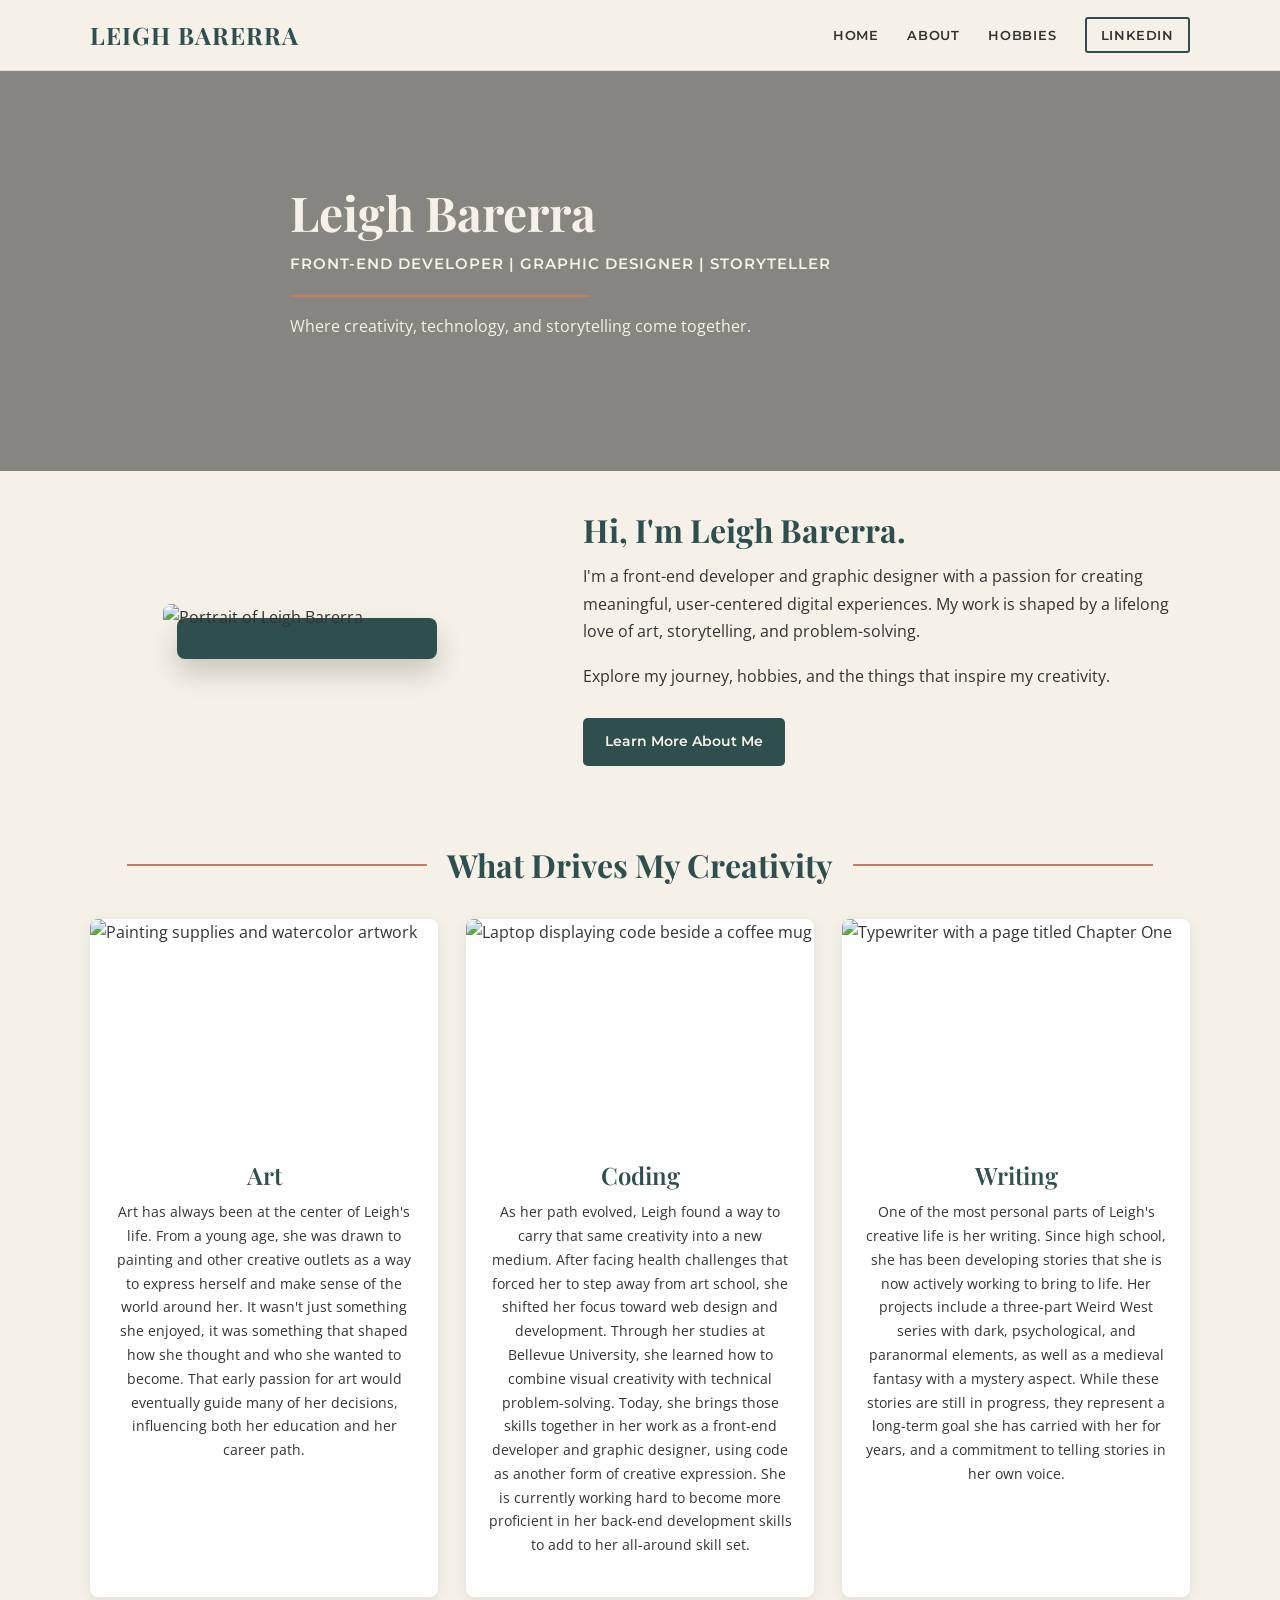
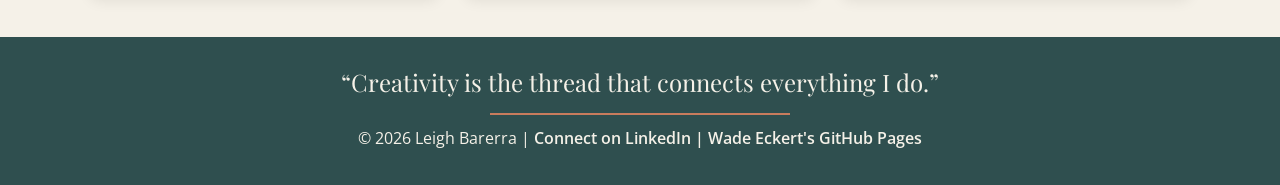
==== index.html @ 8d1077b0 "Add bioSite pages, styles, and images Introduce the bioSite project: add index.html, about.html, hob" ====
<!--
Assignment: bioSite Project
Original Author: Wade Eckert
Professor: Dr. Mortoza Abdullah
Date: April 26, 2026
Description:
-->

<!DOCTYPE html>
<html lang="en">
    <head>
        <meta charset="UTF-8">
        <meta name="viewport" content="width=device-width, initial-scale=1.0">
        <meta name="description" content="">
        <meta name="author" content="Wade Eckert">
        <link href="bioSite.css" rel="stylesheet" type="text/css">
        <link href="https://fonts.googleapis.com/css2?family=Playfair+Display:wght@400;600;700&family=Open+Sans:wght@400;600&family=Montserrat:wght@500;600&display=swap" rel="stylesheet">
        <title>Leigh Barerra | bioSite</title>
    </head>
    <body>
    <header> <!-- Header with navigation bar start-->
        <nav class="navbar container"> <!-- Navigation bar with logo and links start-->
            <div class="logo">LEIGH BARERRA</div>

            <ul class="nav-links">
                <li><a href="index.html">Home</a></li>
                <li><a href="about.html">About</a></li>
                <li><a href="hobbies.html">Hobbies</a></li>
                <li><a class="external-link" href="https://www.linkedin.com/in/leigh-m-barrera?trk=people-guest_people_search-card" target="_blank">LinkedIn</a></li>
            </ul>
        </nav> <!-- Navigation bar end-->
    </header> <!-- Header with navigation bar end-->

    <main> <!-- Main content container start -->
        <section class="hero" style="background-image: url('images/mountains.png');"> <!-- Hero section with background image start -->
            <div class="container hero-content"> <!-- Hero content container start -->
                <h1>Leigh Barerra</h1>
                <p class="hero-subtitle">Front-End Developer | Graphic Designer | Storyteller</p>
                <div class="accent-line"></div> <!-- Decorative accent line -->
                <p>Where creativity, technology, and storytelling come together.</p>
            </div> <!-- Hero content container end -->
        </section> <!-- Hero section with background image end -->

        <section class="section"> <!-- Introduction section start -->
            <div class="container intro-grid"> <!-- Grid layout for portrait and intro text start -->
                <div class="portrait-frame">
                    <img src="images/portrait.jfif" alt="Portrait of Leigh Barerra">
                </div> <!-- Portrait image with decorative frame end -->

                <div class="intro-text"> <!-- Introduction text content start -->
                    <h2>Hi, I'm Leigh Barerra.</h2>
                    <p>
                        I'm a front-end developer and graphic designer with a passion for creating meaningful,
                        user-centered digital experiences. My work is shaped by a lifelong love of art,
                        storytelling, and problem-solving.
                    </p>
                    <p>
                        Explore my journey, hobbies, and the things that inspire my creativity.
                    </p>
                    <a class="cta-link" href="about.html">Learn More About Me</a>
                </div> <!-- Introduction text content end -->
            </div> <!-- Grid layout for portrait and intro text end -->
        </section> <!-- Introduction section end -->

        <section class="section"> <!-- Hobbies and Interests section start -->
            <div class="container"> <!-- Container for hobbies and interests content start -->
                <h2 class="card-section-title">What Drives My Creativity</h2>

                <div class="card-grid"> <!-- Grid layout for hobby cards start -->
                    <article class="card">  <!-- Hobby card 1 content start -->
                        <img src="images/art.png" alt="Painting supplies and watercolor artwork">
                        <div class="card-content"> 
                            <h3>Art</h3>
                            <p>
                                Art has always been at the center of Leigh's life. From a young age, she was drawn to painting 
                                and other creative outlets as a way to express herself and make sense of the world around her. 
                                It wasn't just something she enjoyed, it was something that shaped how she thought and who she 
                                wanted to become. That early passion for art would eventually guide many of her decisions, influencing 
                                both her education and her career path. 
                            </p>
                        </div> <!-- Hobby card 1 content end -->
                    </article>

                    <article class="card"> <!-- Hobby card 2 content start -->
                        <img src="images/coding.png" alt="Laptop displaying code beside a coffee mug">
                        <div class="card-content"> 
                            <h3>Coding</h3>
                            <p>
                                As her path evolved, Leigh found a way to carry that same creativity into a new medium. 
                                After facing health challenges that forced her to step away from art school, she shifted 
                                her focus toward web design and development. Through her studies at Bellevue University, 
                                she learned how to combine visual creativity with technical problem-solving. Today, she 
                                brings those skills together in her work as a front-end developer and graphic designer, 
                                using code as another form of creative expression. She is currently working hard to become 
                                more proficient in her back-end development skills to add to her all-around skill set. 
                            </p>
                        </div> <!-- Hobby card 2 content end -->
                    </article>

                    <article class="card"> <!-- Hobby card 3 content start -->
                        <img src="images/writing.png" alt="Typewriter with a page titled Chapter One">
                        <div class="card-content"> 
                            <h3>Writing</h3>
                            <p>
                                One of the most personal parts of Leigh's creative life is her writing. Since high school, 
                                she has been developing stories that she is now actively working to bring to life. Her projects 
                                include a three-part Weird West series with dark, psychological, and paranormal elements, as well 
                                as a medieval fantasy with a mystery aspect. While these stories are still in progress, they 
                                represent a long-term goal she has carried with her for years, and a commitment to telling stories 
                                in her own voice.
                            </p>
                        </div> <!-- Hobby card 3 content end -->
                    </article>
                </div> <!-- Grid layout for hobby cards end -->
            </div> <!-- Container for hobbies and interests content end -->
        </section> <!-- Hobbies and Interests section end --> 
          
    </main> <!-- Main content container end -->
    <footer> <!-- Footer start -->
        <section class="quote-section"> <!-- Inspirational quote section start -->
            <p>“Creativity is the thread that connects everything I do.”</p>
        </section> <!-- Inspirational quote section end -->  
        <p>
            &copy; 2026 Leigh Barerra |
            <a href="https://www.linkedin.com/in/leigh-m-barrera?trk=people-guest_people_search-card" target="_blank">Connect on LinkedIn |</a>
            <a href="https://wadeeckert.github.io/CSD-340/" target="_blank">Wade Eckert's GitHub Pages</a>
        </p>
    </footer> <!-- Footer end -->
</body>
</html>
---- bioSite.css ----
/*
Assignment: bioSite Project
Original Author: Wade Eckert
Professor: Dr. Mortoza Abdullah
Date: April 26, 2026
Description:
*/

/* Base styling for the site for consistency */
* {
    margin: 0;
    padding: 0;
    box-sizing: border-box;
}

body {
    font-family: "Open Sans", sans-serif;
    background-color: #F5F1E8;
    color: #333333;
    line-height: 1.7;
}

img {
    max-width: 100%;
    display: block;
}

a {
    color: inherit;
    text-decoration: none;
}

/* Generic layout helper styling */
.container {
    width: 90%;
    max-width: 1100px;
    margin: 0 auto;
}

.section {
    padding: 40px 0;
}

/* Styling for the typography */
h1,
h2,
h3 {
    font-family: "Playfair Display", serif;
    color: #2F4F4F;
    line-height: 1.2;
}

h1 {
    font-size: 48px;
    font-weight: 700;
}

h2 {
    font-size: 32px;
    font-weight: 700;
    margin-bottom: 20px;
}

h3 {
    font-size: 24px;
    font-weight: 600;
}

p {
    font-size: 16px;
    margin-bottom: 18px;
}

/* Styling for the navigation */
header {
    background-color: #F5F1E8;
    border-bottom: 1px solid #E0E0E0;
}

/* Styling for the navbar with flexbox for horizontal layout and spacing */
.navbar {
    height: 70px;
    display: flex;
    align-items: center;
    justify-content: space-between;
}

.logo {
    font-family: "Playfair Display", serif;
    font-size: 24px;
    font-weight: 700;
    color: #2F4F4F;
    letter-spacing: 1px;
}

/* Styling for the navigation links with an animated underline effect on hover */
.nav-links {
    display: flex;
    align-items: center;
    gap: 28px;
    list-style: none;
}

.nav-links a {
    position: relative;
    font-family: "Montserrat", sans-serif;
    font-size: 13px;
    font-weight: 600;
    letter-spacing: 0.8px;
    text-transform: uppercase;
    color: #333333;
}

/* Animated underline */
.nav-links a:not(.external-link)::after {
    content: "";
    position: absolute;
    left: 0;
    bottom: -4px;
    width: 0%;
    height: 2px;
    background-color: #C97C5D;
    transition: width 0.3s ease;
}

.nav-links .external-link {
    border: 2px solid #2F4F4F;
    padding: 8px 14px;
    border-radius: 3px;
}

.nav-links .external-link:hover {
    background-color: #2F4F4F;
    color: #F5F1E8;
}

.nav-links a:not(.external-link):hover::after {
    width: 100%;
}

/* Styling for the hero section of the landing page */
.hero {
    min-height: 400px;
    background-size: cover;
    background-position: center;
    position: relative;
    display: flex;
    align-items: center;
}

/* Adding a dark overlay to the hero image for better text readability */
.hero::before {
    content: "";
    position: absolute;
    inset: 0;
    background: rgba(0, 0, 0, 0.45);
}

.hero-content {
    position: relative;
    color: #F5F1E8;
    max-width: 700px;
}

.hero-content h1 {
    color: #F5F1E8;
    margin-bottom: 10px;
}

.hero-subtitle {
    font-family: "Montserrat", sans-serif;
    font-size: 15px;
    font-weight: 600;
    letter-spacing: 1px;
    text-transform: uppercase;
    margin-bottom: 18px;
}

/* Accent line styling for visual separation */
.accent-line {
    width: 300px;
    height: 2px;
    background-color: #C97C5D;
    margin: 16px 0;
}

/* Styling for call to action/buttons */
.cta-link {
    display: inline-block;
    font-family: "Montserrat", sans-serif;
    font-size: 14px;
    font-weight: 600;
    background-color: #2F4F4F;
    color: #F5F1E8;
    padding: 12px 22px;
    border-radius: 5px;
    margin-top: 10px;
}

.cta-link:hover {
    background-color: #C97C5D;
}

/* Styling for the intro section */
.intro-grid {
    display: grid;
    grid-template-columns: 1fr 1.4fr;
    gap: 60px;
    align-items: center;
}

/* Styling for the portrait frame in the intro section */
.portrait-frame {
    justify-self: center;
    width: 260px;
    background-color: #2F4F4F;
    padding: 0 14px 14px 0;
    border-radius: 8px;
    box-shadow: 0 14px 28px rgba(0, 0, 0, 0.18);
    transition: transform 0.3s ease, box-shadow 0.3s ease;
}

/* Styling for the portrait image with a slight offset to create a layered effect */
.portrait-frame img {
    width: 260px;
    height: auto;
    border-radius: 8px;
    transform: translate(-14px, -14px);
}

/* Adding a subtle zoom and shadow effect on hover for the portrait frame */
.portrait-frame:hover {
    transform: scale(1.04);
    box-shadow: 0 20px 38px rgba(0, 0, 0, 0.26);
}

.intro-text h2 {
    margin-bottom: 14px;
}

/* Styling for the image cards */
.card-section-title {
    display: flex;
    align-items: center;
    justify-content: center;
    gap: 20px;
    margin-bottom: 35px;
    font-family: "Playfair Display", serif;
}

/* Left + right lines */
.card-section-title::before,
.card-section-title::after {
    content: "";
    flex: 1;
    height: 2px;
    background-color: #C97C5D;
    max-width: 300px;
}

/* Using CSS Grid to create a responsive card layout */
.card-grid {
    display: grid;
    grid-template-columns: repeat(3, 1fr);
    gap: 28px;
}
 
.card {
    background-color: #ffffff;
    border-radius: 8px;
    overflow: hidden;
    box-shadow: 0 4px 14px rgba(0, 0, 0, 0.08);
}

.card img {
    height: 220px;
    width: 100%;
    object-fit: cover;
}

.card-content {
    padding: 22px;
    text-align: center;
}

.card-content h3 {
    margin-bottom: 10px;
}

.card-content p {
    font-size: 14px;
}

/* Styling for the page header sections */
.page-header {
    background-color: #2F4F4F; /* green */
    padding: 30px 0 30px;
    text-align: center;
}

.page-header h1 {
    color: #F5F1E8;
}

.page-header .accent-line {
    margin: 18px auto 0;
    background-color: #C97C5D;
}

/* Specific styling for the About page */
.centered-line {
    margin: 18px auto 0;
}

.about-section {
    padding-top: 25px;
}

.about-grid {
    display: grid;
    grid-template-columns: 300px 1fr;
    gap: 55px;
    align-items: start;
}

.about-image img {
    width: 100%;
    border-radius: 8px;
    box-shadow: 0 14px 28px rgba(0, 0, 0, 0.18);
    transition: transform 0.3s ease, box-shadow 0.3s ease;
}

.about-image img:hover {
    transform: scale(1.04);
    box-shadow: 0 20px 38px rgba(0, 0, 0, 0.26);
}

.about-text {
    background-color: #ffffff;
    padding: 35px;
    border-radius: 8px;
    box-shadow: 0 4px 14px rgba(0, 0, 0, 0.08);
}

.about-text h2 {
    margin-bottom: 18px;
}

/* Specific styling for the Hobbies page, alternating layout story blocks */
.story-block {
    display: grid;
    grid-template-columns: 1fr 1.3fr;
    gap: 45px;
    align-items: center;
    padding: 30px 0;
    border-bottom: 1px solid #E0E0E0;
}

/* Reversing the layout for alternating story blocks */
.story-block.reverse {
    grid-template-columns: 1.3fr 1fr;
}

/* Adjusting the order of the image and text for reversed story blocks */
.story-block.reverse .story-image {
    order: 2;
}

/* Ensuring the text content is ordered correctly in reversed story blocks */
.story-block.reverse .story-text {
    order: 1;
}

.story-image img {
    border-radius: 8px;
    height: 280px;
    width: 100%;
    object-fit: cover;
    transition: transform 0.3s ease, box-shadow 0.3s ease;
    box-shadow: 0 14px 28px rgba(0, 0, 0, 0.18);
}

/* Adding a subtle zoom and shadow effect on hover for the story images */
.story-image img:hover {
    transform: scale(1.04);
    box-shadow: 0 20px 38px rgba(0, 0, 0, 0.26);
}

/* Styling for the quote sections */
.quote-section {
    background-color: #2F4F4F;
    color: #F5F1E8;
    text-align: center;
    padding: 10px 10px; 
    position: relative;
}

/* Centered accent line */
.quote-section::after {
    content: "";
    display: block;
    width: 300px;
    height: 2px;
    background-color: #C97C5D;
    margin: 10px auto 0 auto;
}

.quote-section p {
    font-family: "Playfair Display", serif;
    font-size: 24px;
    margin-bottom: 0;
}

/* Styling for the footer sections */
footer {
    background-color: #2F4F4F;
    color: #F5F1E8;
    text-align: center;
    padding: 15px 0;
    font-size: 13px;
}

footer a {
    color: #F5F1E8;
    font-weight: 600;
}

footer a:hover {
    color: #A3B18A;
}
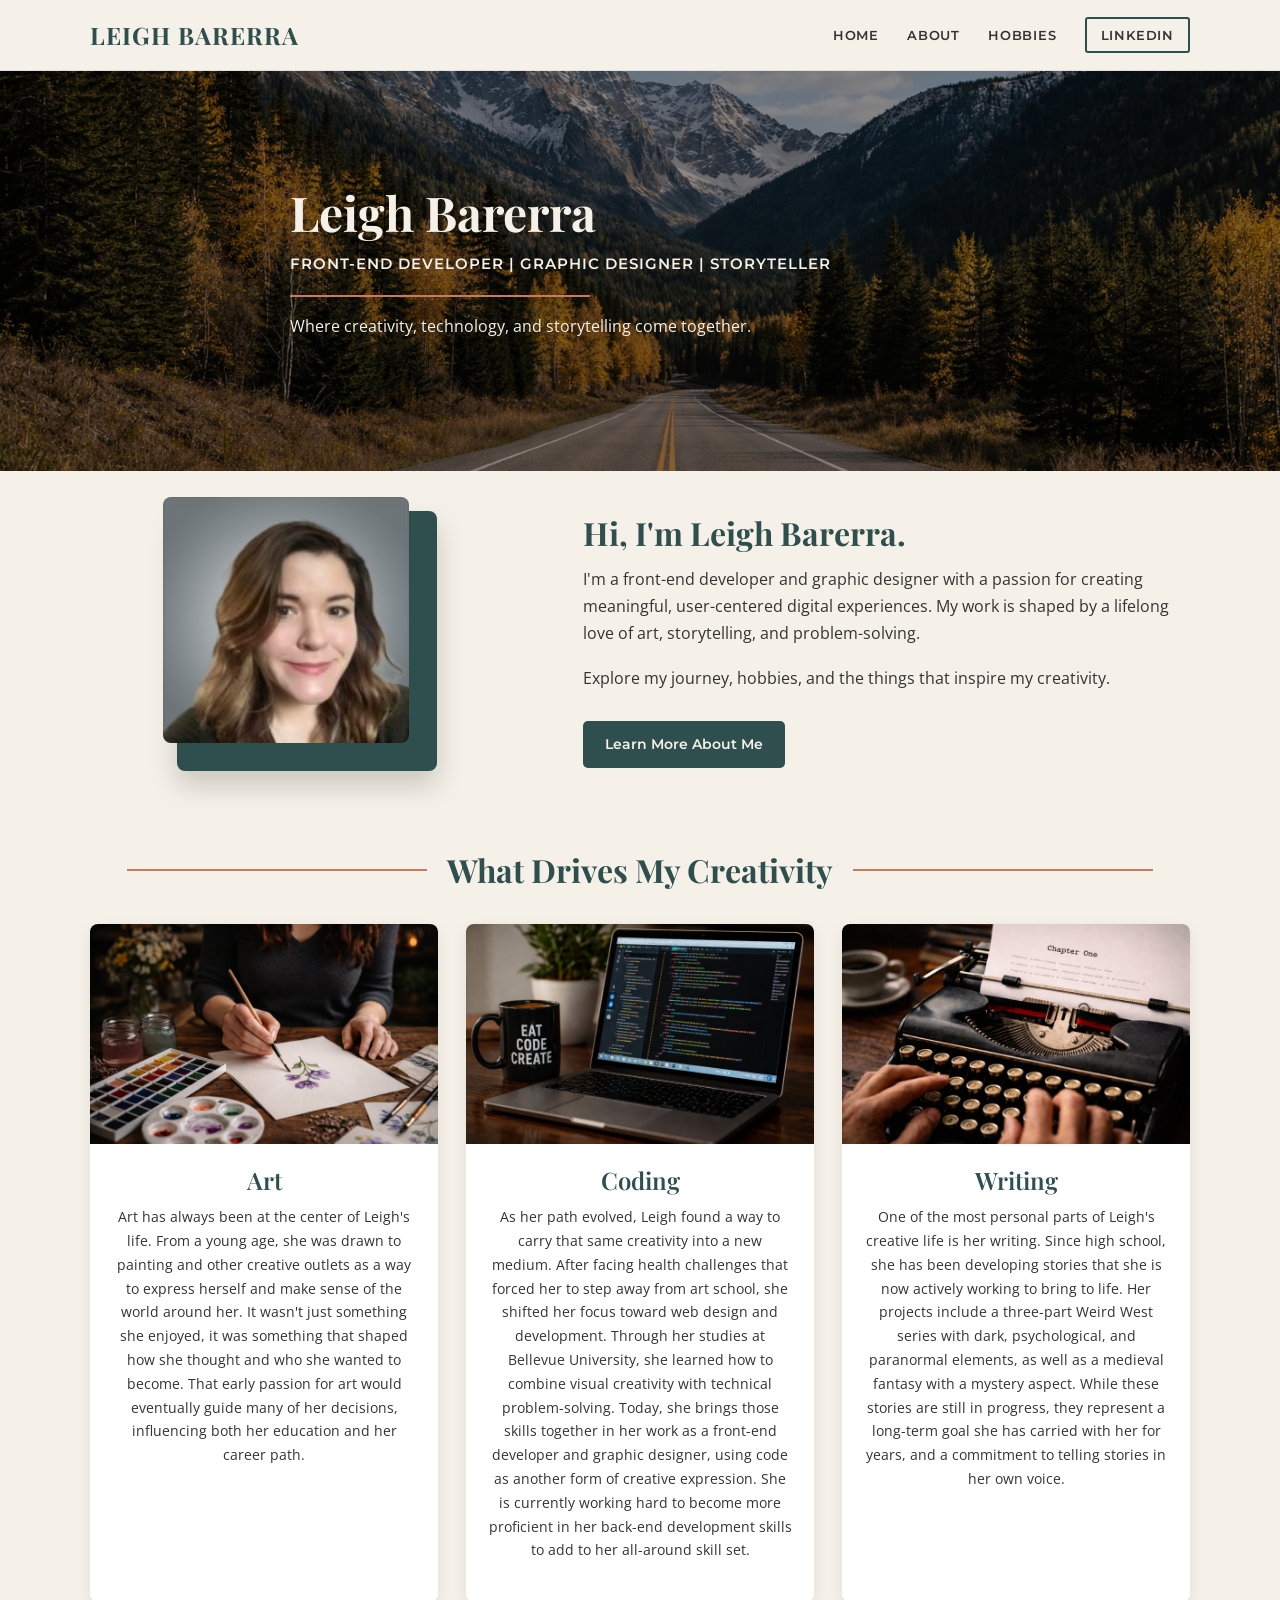
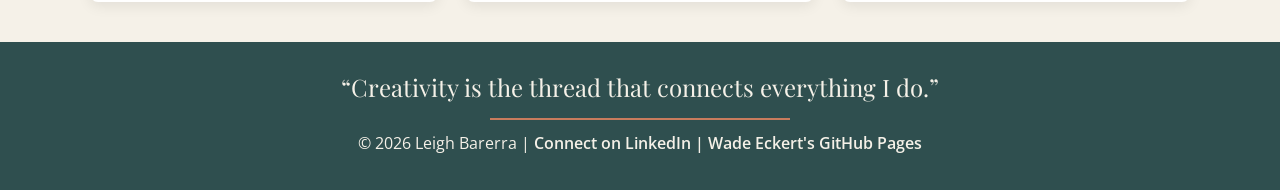
==== commit 7224d5b6: "Fix image path case sensitivity Update image src references from 'images/...' to 'Images/...' across" ====
--- a/index.html
+++ b/index.html
@@ -3,7 +3,10 @@
 Original Author: Wade Eckert
 Professor: Dr. Mortoza Abdullah
 Date: April 26, 2026
-Description:
+Description: This is the main index.html file for the bioSite project, which serves as the homepage 
+for Wade Eckert's bioSite website for Leigh Barerra. It includes a hero section with a background image 
+and introduction, as well as links to the about and hobbies pages. The design focuses on showcasing Leigh's 
+creativity and professional skills in a visually appealing way.
 -->
 
 <!DOCTYPE html>
@@ -11,7 +14,7 @@
     <head>
         <meta charset="UTF-8">
         <meta name="viewport" content="width=device-width, initial-scale=1.0">
-        <meta name="description" content="">
+        <meta name="description" content="Discover the creative world of Leigh Barerra, a front-end developer and graphic designer. Explore her journey, hobbies, and the inspirations behind her work in this engaging bioSite homepage.">
         <meta name="author" content="Wade Eckert">
         <link href="bioSite.css" rel="stylesheet" type="text/css">
         <link href="https://fonts.googleapis.com/css2?family=Playfair+Display:wght@400;600;700&family=Open+Sans:wght@400;600&family=Montserrat:wght@500;600&display=swap" rel="stylesheet">
@@ -32,7 +35,7 @@
     </header> <!-- Header with navigation bar end-->
 
     <main> <!-- Main content container start -->
-        <section class="hero" style="background-image: url('images/mountains.png');"> <!-- Hero section with background image start -->
+        <section class="hero" style="background-image: url('Images/mountains.png');"> <!-- Hero section with background image start -->
             <div class="container hero-content"> <!-- Hero content container start -->
                 <h1>Leigh Barerra</h1>
                 <p class="hero-subtitle">Front-End Developer | Graphic Designer | Storyteller</p>
@@ -44,7 +47,7 @@
         <section class="section"> <!-- Introduction section start -->
             <div class="container intro-grid"> <!-- Grid layout for portrait and intro text start -->
                 <div class="portrait-frame">
-                    <img src="images/portrait.jfif" alt="Portrait of Leigh Barerra">
+                    <img src="Images/portrait.jfif" alt="Portrait of Leigh Barerra">
                 </div> <!-- Portrait image with decorative frame end -->
 
                 <div class="intro-text"> <!-- Introduction text content start -->
@@ -68,7 +71,7 @@
 
                 <div class="card-grid"> <!-- Grid layout for hobby cards start -->
                     <article class="card">  <!-- Hobby card 1 content start -->
-                        <img src="images/art.png" alt="Painting supplies and watercolor artwork">
+                        <img src="Images/art.png" alt="Painting supplies and watercolor artwork">
                         <div class="card-content"> 
                             <h3>Art</h3>
                             <p>
@@ -82,7 +85,7 @@
                     </article>
 
                     <article class="card"> <!-- Hobby card 2 content start -->
-                        <img src="images/coding.png" alt="Laptop displaying code beside a coffee mug">
+                        <img src="Images/coding.png" alt="Laptop displaying code beside a coffee mug">
                         <div class="card-content"> 
                             <h3>Coding</h3>
                             <p>
@@ -98,7 +101,7 @@
                     </article>
 
                     <article class="card"> <!-- Hobby card 3 content start -->
-                        <img src="images/writing.png" alt="Typewriter with a page titled Chapter One">
+                        <img src="Images/writing.png" alt="Typewriter with a page titled Chapter One">
                         <div class="card-content"> 
                             <h3>Writing</h3>
                             <p>
--- a/bioSite.css
+++ b/bioSite.css
@@ -3,7 +3,9 @@
 Original Author: Wade Eckert
 Professor: Dr. Mortoza Abdullah
 Date: April 26, 2026
-Description:
+Description: This is the bioSite.css file for the bioSite project, which contains all the styling for the website. 
+It includes base styles for typography, layout, and specific components such as the navigation bar, hero section, 
+cards, and page headers.
 */
 
 /* Base styling for the site for consistency */
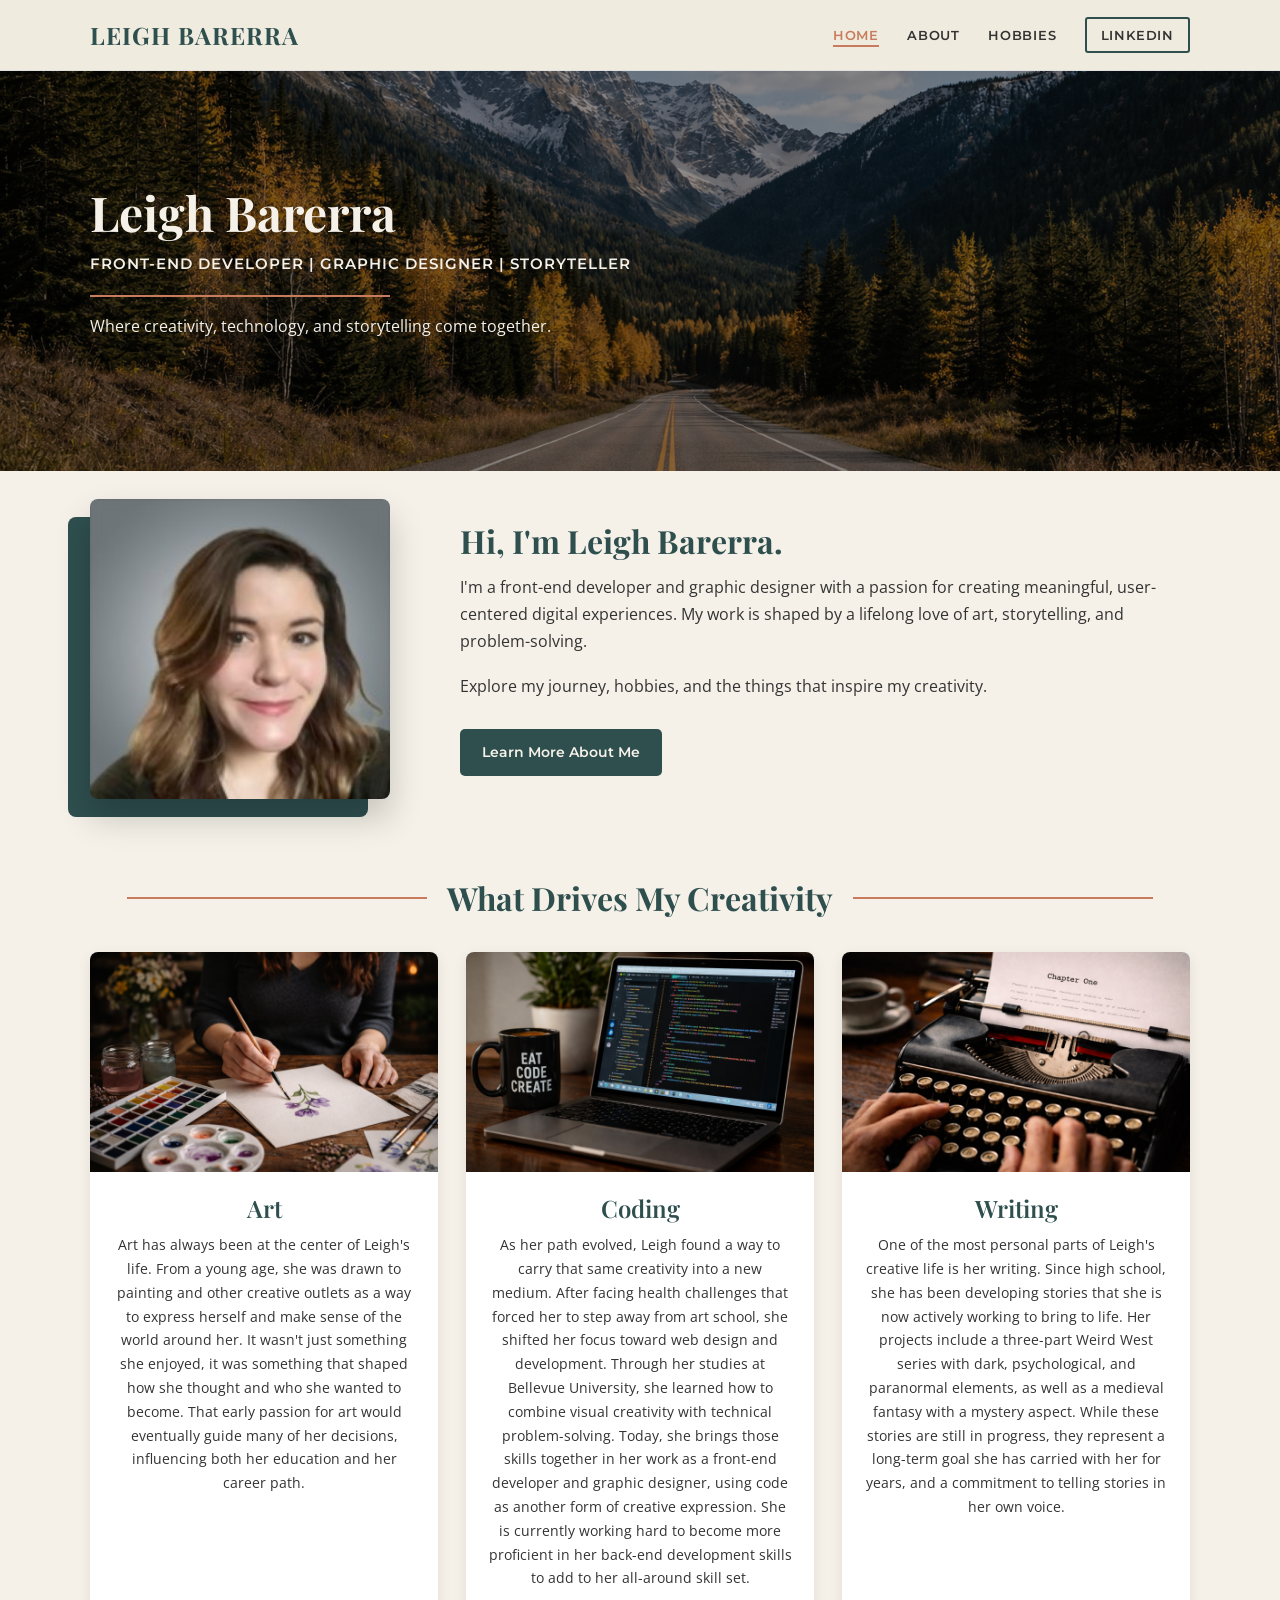
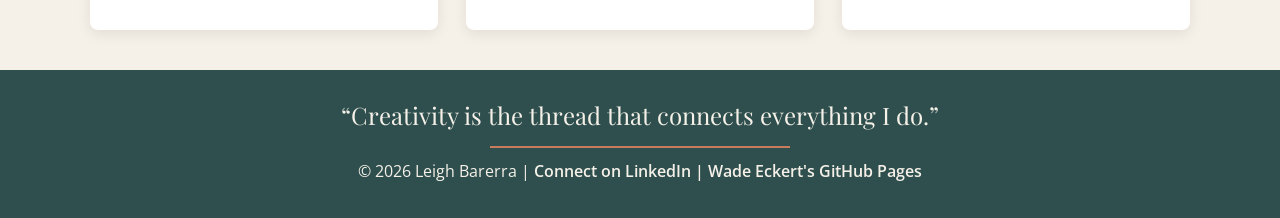
==== commit f6b63c0c: "Add responsive nav, favicon, images, and UI tweaks Add favicon and wedding image assets; replace por" ====
--- a/index.html
+++ b/index.html
@@ -17,19 +17,21 @@
         <meta name="description" content="Discover the creative world of Leigh Barerra, a front-end developer and graphic designer. Explore her journey, hobbies, and the inspirations behind her work in this engaging bioSite homepage.">
         <meta name="author" content="Wade Eckert">
         <link href="bioSite.css" rel="stylesheet" type="text/css">
+        <link rel="icon" type="image/png" href="Images/favicon.png">
         <link href="https://fonts.googleapis.com/css2?family=Playfair+Display:wght@400;600;700&family=Open+Sans:wght@400;600&family=Montserrat:wght@500;600&display=swap" rel="stylesheet">
         <title>Leigh Barerra | bioSite</title>
     </head>
     <body>
     <header> <!-- Header with navigation bar start-->
         <nav class="navbar container"> <!-- Navigation bar with logo and links start-->
-            <div class="logo">LEIGH BARERRA</div>
+            <a href="index.html" class="logo">LEIGH BARERRA</a>
 
+            <button class="menu-toggle" aria-label="Toggle navigation">&#9776;</button>
             <ul class="nav-links">
-                <li><a href="index.html">Home</a></li>
+                <li><a class="active" href="index.html">Home</a></li>
                 <li><a href="about.html">About</a></li>
                 <li><a href="hobbies.html">Hobbies</a></li>
-                <li><a class="external-link" href="https://www.linkedin.com/in/leigh-m-barrera?trk=people-guest_people_search-card" target="_blank">LinkedIn</a></li>
+                <li><a class="external-link" href="https://www.linkedin.com/in/leigh-m-barrera?trk=people-guest_people_search-card" target="_blank" aria-label="Visit Leigh Barerra's LinkedIn profile">LinkedIn</a></li>
             </ul>
         </nav> <!-- Navigation bar end-->
     </header> <!-- Header with navigation bar end-->
@@ -125,9 +127,19 @@
         </section> <!-- Inspirational quote section end -->  
         <p>
             &copy; 2026 Leigh Barerra |
-            <a href="https://www.linkedin.com/in/leigh-m-barrera?trk=people-guest_people_search-card" target="_blank">Connect on LinkedIn |</a>
-            <a href="https://wadeeckert.github.io/CSD-340/" target="_blank">Wade Eckert's GitHub Pages</a>
+            <a href="https://www.linkedin.com/in/leigh-m-barrera?trk=people-guest_people_search-card" target="_blank" aria-label="Visit Leigh Barerra's LinkedIn profile">Connect on LinkedIn |</a>
+            <a href="https://wadeeckert.github.io/CSD-340/" target="_blank" aria-label="Visit Wade Eckert's GitHub Pages">Wade Eckert's GitHub Pages</a>
         </p>
     </footer> <!-- Footer end -->
+
+    <!-- JavaScript for mobile menu toggle on responsive screens -->
+    <script>
+        const menuToggle = document.querySelector(".menu-toggle");
+        const navLinks = document.querySelector(".nav-links");
+
+        menuToggle.addEventListener("click", () => {
+            navLinks.classList.toggle("show");
+        });
+    </script>
 </body>
 </html>
--- a/bioSite.css
+++ b/bioSite.css
@@ -15,11 +15,28 @@
     box-sizing: border-box;
 }
 
+/* Smooth scrolling for anchor links */
+html {
+    scroll-behavior: smooth;
+}
+
 body {
     font-family: "Open Sans", sans-serif;
     background-color: #F5F1E8;
     color: #333333;
     line-height: 1.7;
+    animation: fadeIn 0.6s ease;
+}
+
+/* Simple fade-in animation for page load */
+@keyframes fadeIn {
+    from {
+        opacity: 0;
+    }
+
+    to {
+        opacity: 1;
+    }
 }
 
 img {
@@ -73,10 +90,14 @@
     margin-bottom: 18px;
 }
 
-/* Styling for the navigation */
+/* Styling for the navigation, making it sticky with a blurred background */
 header {
-    background-color: #F5F1E8;
+    background-color: rgba(239, 234, 223, 0.94);
     border-bottom: 1px solid #E0E0E0;
+    position: sticky;
+    top: 0;
+    z-index: 1000;
+    backdrop-filter: blur(8px);
 }
 
 /* Styling for the navbar with flexbox for horizontal layout and spacing */
@@ -95,6 +116,15 @@
     letter-spacing: 1px;
 }
 
+/* Adding a subtle color change on hover for the logo */
+.logo {
+    transition: color 0.3s ease;
+}
+
+.logo:hover {
+    color: #C97C5D;
+}
+
 /* Styling for the navigation links with an animated underline effect on hover */
 .nav-links {
     display: flex;
@@ -103,6 +133,7 @@
     list-style: none;
 }
 
+/* Styling for the navigation links with an animated underline effect on hover */
 .nav-links a {
     position: relative;
     font-family: "Montserrat", sans-serif;
@@ -111,9 +142,10 @@
     letter-spacing: 0.8px;
     text-transform: uppercase;
     color: #333333;
-}
-
-/* Animated underline */
+    transition: color 0.3s ease;
+}
+
+/* Animated underline for all navigation links except external links */
 .nav-links a:not(.external-link)::after {
     content: "";
     position: absolute;
@@ -125,12 +157,24 @@
     transition: width 0.3s ease;
 }
 
+/* Active page styling */
+.nav-links a.active {
+    color: #C97C5D;
+}
+
+/* Keep underline visible for the active page link */
+.nav-links a.active::after {
+    width: 100%;
+}
+
+/* Styling for external links in the navigation with a bordered button style */
 .nav-links .external-link {
     border: 2px solid #2F4F4F;
     padding: 8px 14px;
     border-radius: 3px;
 }
 
+/* Hover effect for external links in the navigation */
 .nav-links .external-link:hover {
     background-color: #2F4F4F;
     color: #F5F1E8;
@@ -161,6 +205,18 @@
 .hero-content {
     position: relative;
     color: #F5F1E8;
+    max-width: 1100px;
+    width: 90%;
+    margin: 0 auto;
+}
+
+/* Adding spacing below the hero section to separate it from the next section */
+.hero + .section {
+    padding-top: 28px;
+}
+
+/* Limiting the width of the hero content for better readability on larger screens */
+.hero-content > * {
     max-width: 700px;
 }
 
@@ -197,42 +253,57 @@
     padding: 12px 22px;
     border-radius: 5px;
     margin-top: 10px;
+    transition: background-color 0.3s ease, transform 0.3s ease;
 }
 
 .cta-link:hover {
     background-color: #C97C5D;
+    transform: translateY(-2px);
 }
 
 /* Styling for the intro section */
 .intro-grid {
     display: grid;
-    grid-template-columns: 1fr 1.4fr;
-    gap: 60px;
+    grid-template-columns: 300px 1fr;
+    gap: 70px;
     align-items: center;
 }
 
 /* Styling for the portrait frame in the intro section */
 .portrait-frame {
-    justify-self: center;
-    width: 260px;
+    position: relative;
+    justify-self: start;
+    width: 300px;
+    border-radius: 8px;
+    transition: transform 0.3s ease, box-shadow 0.3s ease;
+}
+
+/* Adding a layered background effect behind the portrait image using a pseudo-element */
+.portrait-frame::before {
+    content: "";
+    position: absolute;
+    z-index: 1;
+    width: 100%;
+    height: 100%;
     background-color: #2F4F4F;
-    padding: 0 14px 14px 0;
-    border-radius: 8px;
-    box-shadow: 0 14px 28px rgba(0, 0, 0, 0.18);
-    transition: transform 0.3s ease, box-shadow 0.3s ease;
+    border-radius: 8px;
+    left: -22px;
+    bottom: -18px;
 }
 
 /* Styling for the portrait image with a slight offset to create a layered effect */
 .portrait-frame img {
-    width: 260px;
+    position: relative;
+    z-index: 2;
+    width: 300px;
     height: auto;
     border-radius: 8px;
-    transform: translate(-14px, -14px);
+    box-shadow: 0 18px 34px rgba(0, 0, 0, 0.20);
 }
 
 /* Adding a subtle zoom and shadow effect on hover for the portrait frame */
 .portrait-frame:hover {
-    transform: scale(1.04);
+    transform: scale(1.02);
     box-shadow: 0 20px 38px rgba(0, 0, 0, 0.26);
 }
 
@@ -272,6 +343,13 @@
     border-radius: 8px;
     overflow: hidden;
     box-shadow: 0 4px 14px rgba(0, 0, 0, 0.08);
+    transition: transform 0.3s ease, box-shadow 0.3s ease;
+}
+
+/* Adding a subtle lift and shadow effect on hover for the cards */
+.card:hover {
+    transform: translateY(-4px);
+    box-shadow: 0 10px 24px rgba(0, 0, 0, 0.12);
 }
 
 .card img {
@@ -325,15 +403,38 @@
     align-items: start;
 }
 
+/* Styling for the about image with a layered background effect using a pseudo-element */
+.about-image {
+    position: relative;
+    transition: transform 0.3s ease, box-shadow 0.3s ease;
+}
+
+/* Adding a layered background effect behind the about image using a pseudo-element */
+.about-image::before {
+    content: "";
+    position: absolute;
+    z-index: 1;
+    width: 100%;
+    height: 100%;
+    background-color: #2F4F4F;
+    border-radius: 8px;
+    left: -20px;
+    bottom: -18px;
+}
+
+/* Styling for the about image with a slight offset to create a layered effect */
 .about-image img {
-    width: 100%;
-    border-radius: 8px;
-    box-shadow: 0 14px 28px rgba(0, 0, 0, 0.18);
+    position: relative;
+    z-index: 2;
+    width: 100%;
+    border-radius: 8px;
+    box-shadow: 0 18px 34px rgba(0, 0, 0, 0.20);
     transition: transform 0.3s ease, box-shadow 0.3s ease;
 }
 
-.about-image img:hover {
-    transform: scale(1.04);
+/* Adding a subtle zoom and shadow effect on hover for the about image */
+.about-image:hover {
+    transform: scale(1.02);
     box-shadow: 0 20px 38px rgba(0, 0, 0, 0.26);
 }
 
@@ -346,6 +447,11 @@
 
 .about-text h2 {
     margin-bottom: 18px;
+}
+
+/* Specific styling for the Hobbies page */
+.hobbies-content {
+    padding-top: 0px;
 }
 
 /* Specific styling for the Hobbies page, alternating layout story blocks */
@@ -354,8 +460,19 @@
     grid-template-columns: 1fr 1.3fr;
     gap: 45px;
     align-items: center;
-    padding: 30px 0;
+    padding: 45px 0 50px;
     border-bottom: 1px solid #E0E0E0;
+}
+
+/* Removing the top padding for the first story block to create a cleaner start */
+.story-block:first-child {
+    padding-top: 20px;
+}
+
+/* Removing the bottom border and adjusting padding for the last story block to create a cleaner ending */
+.story-block:last-child {
+    border-bottom: none;
+    padding-bottom: 20px;
 }
 
 /* Reversing the layout for alternating story blocks */
@@ -373,18 +490,46 @@
     order: 1;
 }
 
+.story-image {
+    position: relative;
+    transition: transform 0.3s ease, box-shadow 0.3s ease;
+}
+
+.story-image::before {
+    content: "";
+    position: absolute;
+    z-index: 1;
+    width: 100%;
+    height: 100%;
+    background-color: #2F4F4F;
+    border-radius: 8px;
+    left: -16px;
+    bottom: -14px;
+}
+
+.story-block.reverse .story-image::before {
+    left: auto;
+    right: -16px;
+    transition: transform 0.3s ease, box-shadow 0.3s ease;
+}
+
 .story-image img {
+    position: relative;
+    z-index: 2;
     border-radius: 8px;
     height: 280px;
     width: 100%;
     object-fit: cover;
-    transition: transform 0.3s ease, box-shadow 0.3s ease;
     box-shadow: 0 14px 28px rgba(0, 0, 0, 0.18);
+    transition: box-shadow 0.3s ease;
 }
 
 /* Adding a subtle zoom and shadow effect on hover for the story images */
-.story-image img:hover {
-    transform: scale(1.04);
+.story-image:hover {
+    transform: scale(1.02);
+}
+
+.story-image:hover img {
     box-shadow: 0 20px 38px rgba(0, 0, 0, 0.26);
 }
 
@@ -429,4 +574,68 @@
 
 footer a:hover {
     color: #A3B18A;
+}
+
+/* Styling for the mobile menu toggle button */
+.menu-toggle {
+    display: none;
+    font-size: 28px;
+    background: none;
+    border: none;
+    color: #2F4F4F;
+    cursor: pointer;
+}
+
+/* Responsive styling for mobile devices */
+@media (max-width: 768px) {
+    .navbar {
+        height: auto;
+        min-height: 70px;
+        flex-wrap: wrap;
+        padding: 12px 0;
+    }
+
+    .logo {
+        font-size: 18px;
+    }
+
+    .menu-toggle {
+        display: block;
+    }
+
+    .nav-links {
+        display: none;
+        width: 100%;
+        flex-direction: column;
+        align-items: center;
+        gap: 18px;
+        padding: 18px 0 8px;
+        gap: 14px;
+    }
+
+    .nav-links.show {
+        display: flex;
+    }
+
+    .intro-grid,
+    .about-grid,
+    .story-block,
+    .story-block.reverse,
+    .card-grid {
+        grid-template-columns: 1fr;
+    }
+
+    .story-block.reverse .story-image,
+    .story-block.reverse .story-text {
+        order: initial;
+    }
+
+    h1 {
+        font-size: 38px;
+    }
+
+    .portrait-frame,
+    .about-image {
+        margin: 0 auto;
+    }
 }
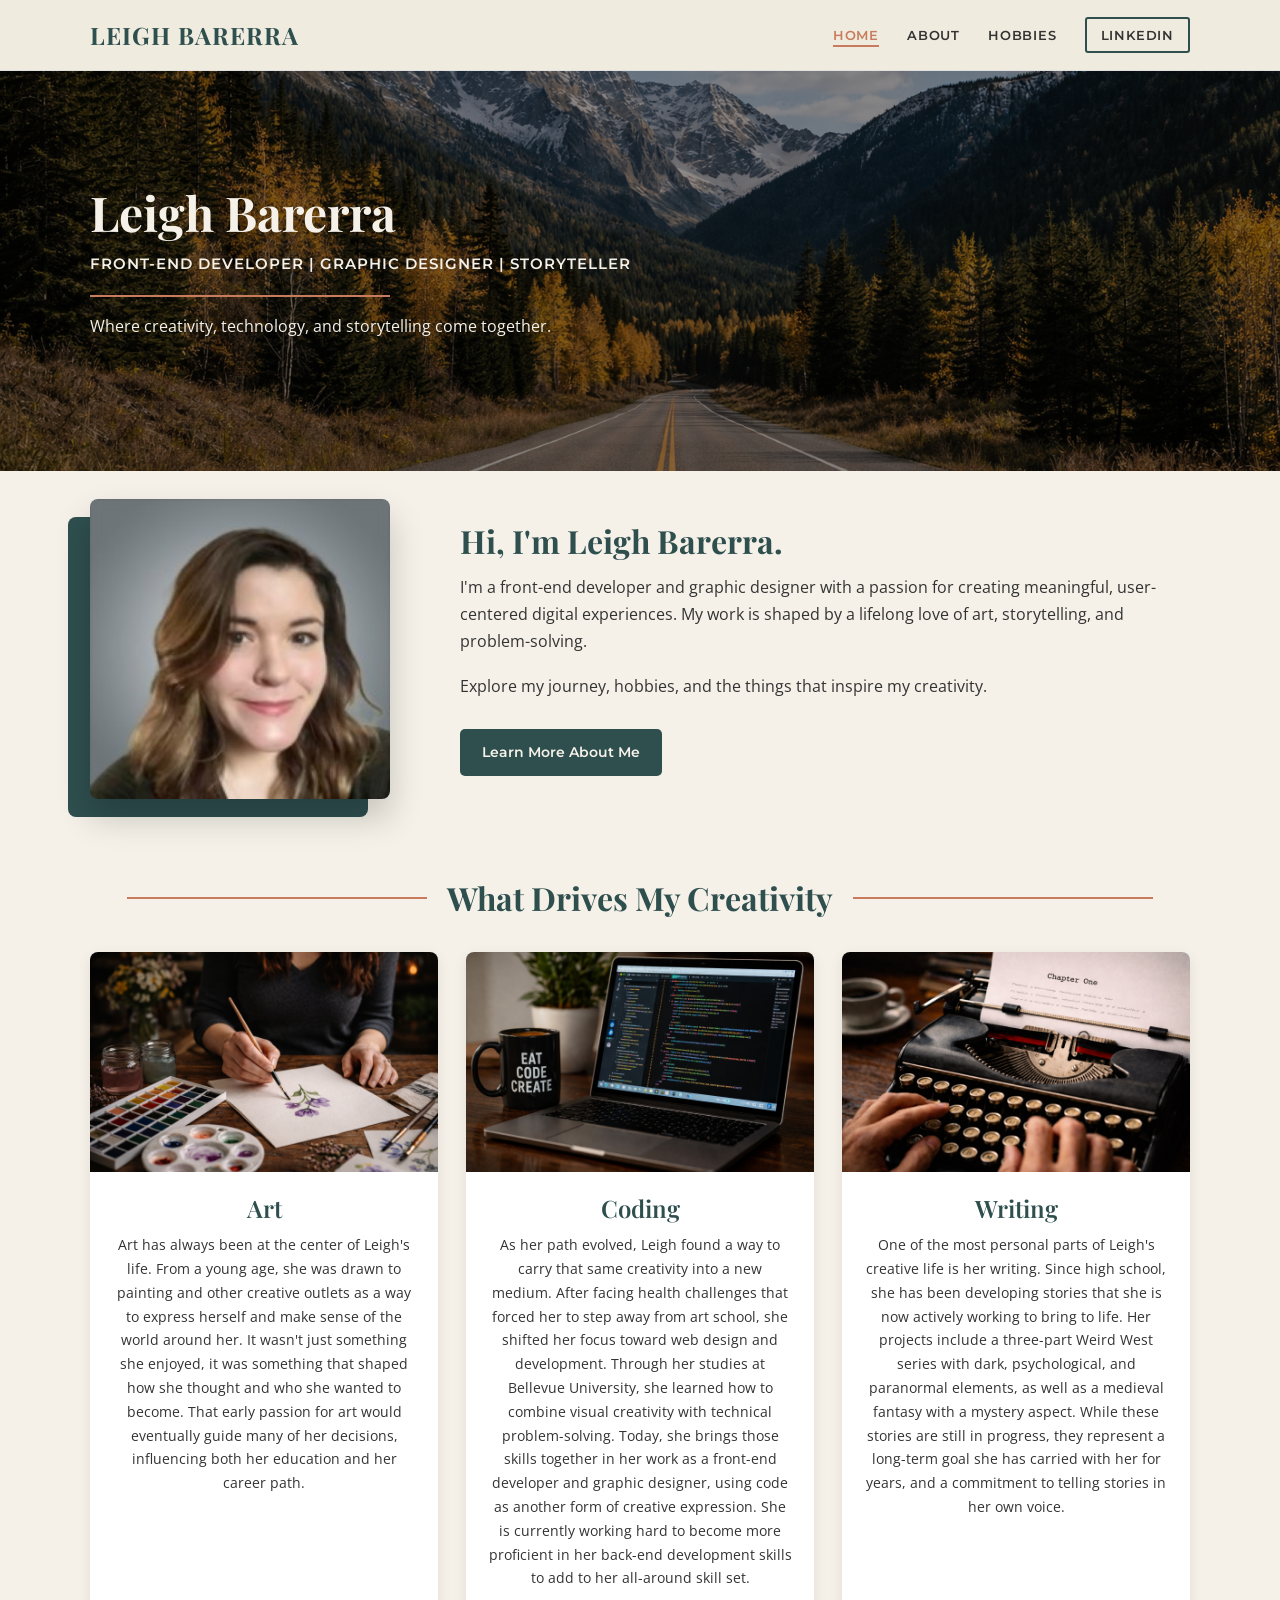
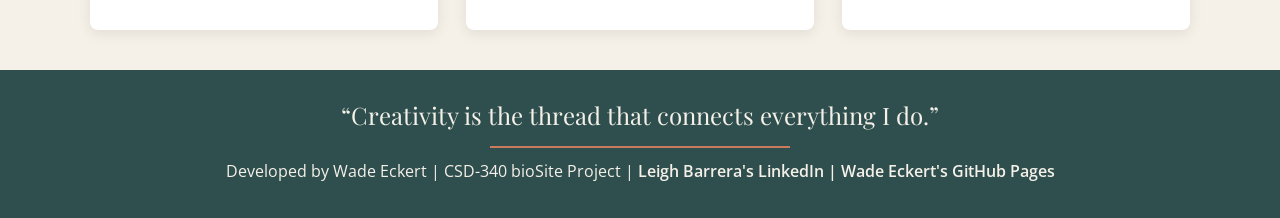
==== commit e2b968df: "Update footer credits and LinkedIn text Modify footer in about.html, hobbies.html, and index.html to" ====
--- a/index.html
+++ b/index.html
@@ -126,8 +126,8 @@
             <p>“Creativity is the thread that connects everything I do.”</p>
         </section> <!-- Inspirational quote section end -->  
         <p>
-            &copy; 2026 Leigh Barerra |
-            <a href="https://www.linkedin.com/in/leigh-m-barrera?trk=people-guest_people_search-card" target="_blank" aria-label="Visit Leigh Barerra's LinkedIn profile">Connect on LinkedIn |</a>
+            Developed by Wade Eckert | CSD-340 bioSite Project |
+            <a href="https://www.linkedin.com/in/leigh-m-barrera?trk=people-guest_people_search-card" target="_blank" aria-label="Visit Leigh Barerra's LinkedIn profile">Leigh Barrera's LinkedIn |</a>
             <a href="https://wadeeckert.github.io/CSD-340/" target="_blank" aria-label="Visit Wade Eckert's GitHub Pages">Wade Eckert's GitHub Pages</a>
         </p>
     </footer> <!-- Footer end -->
